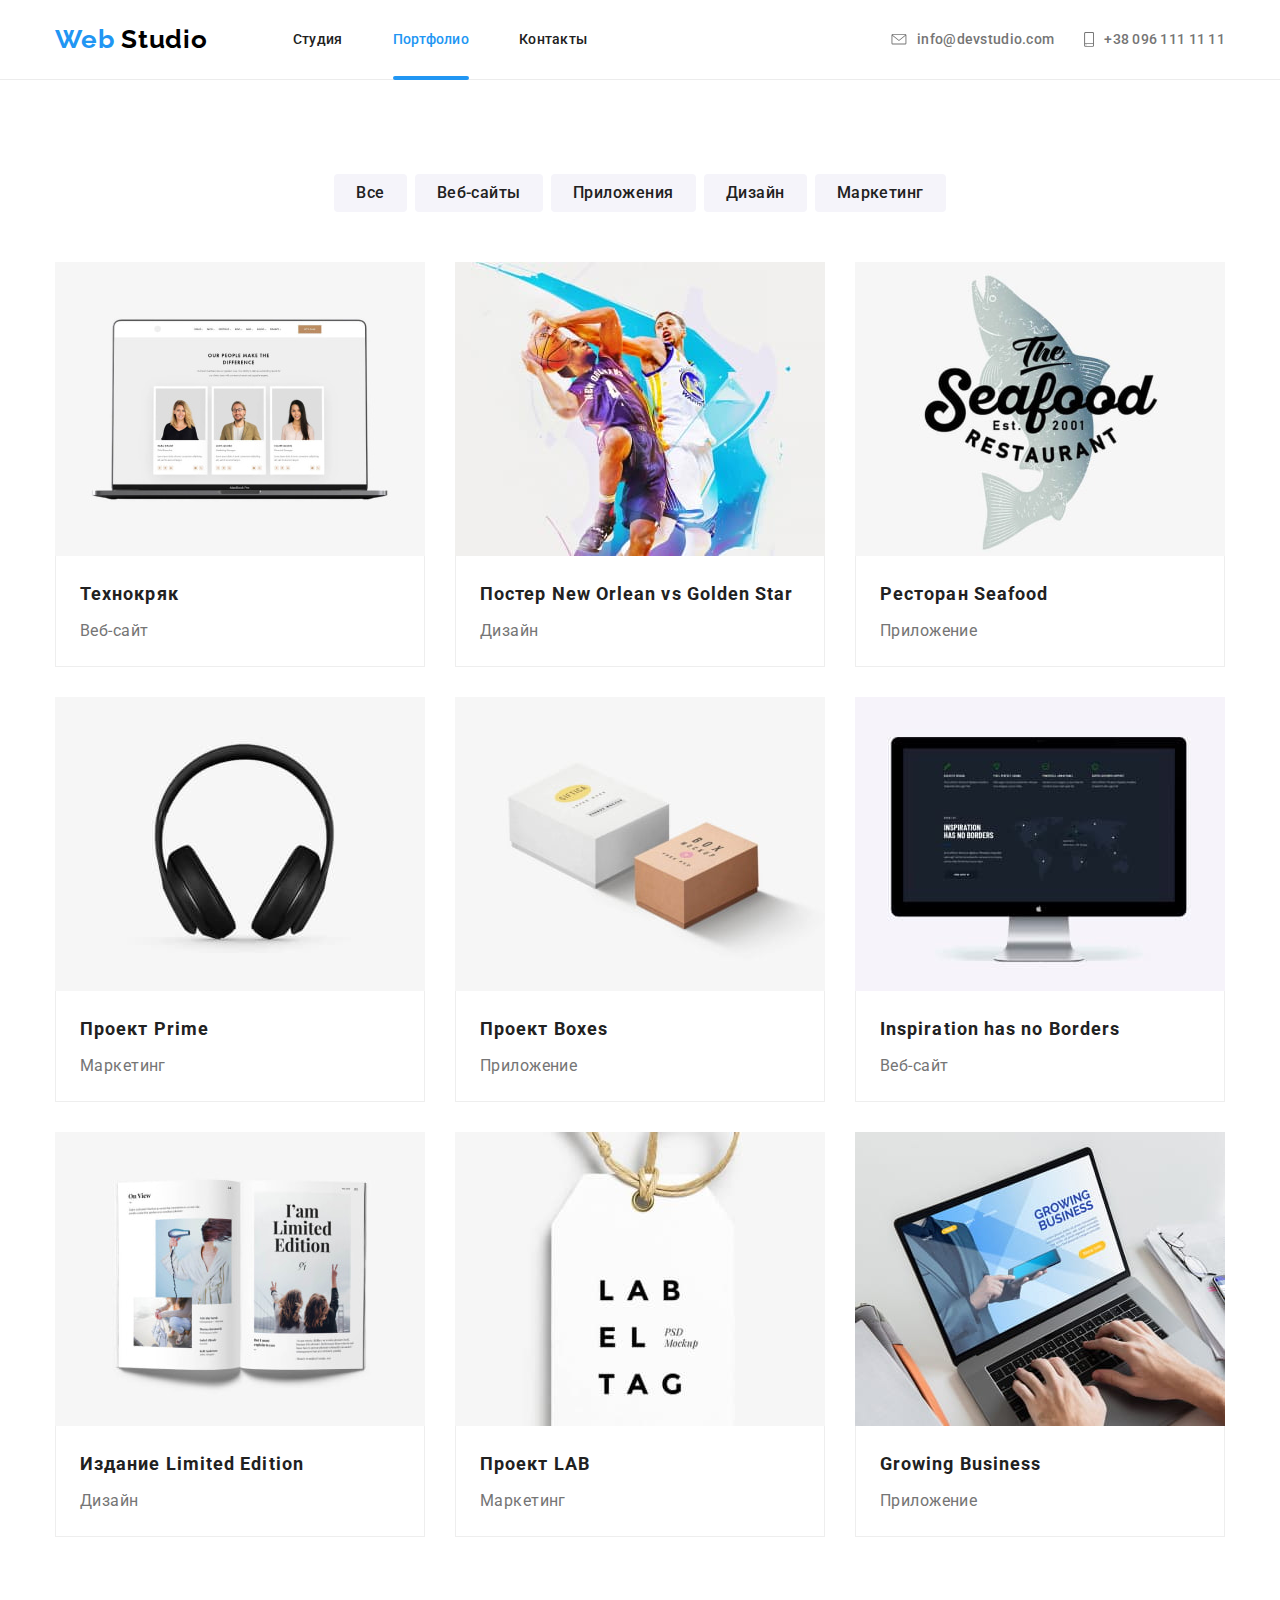
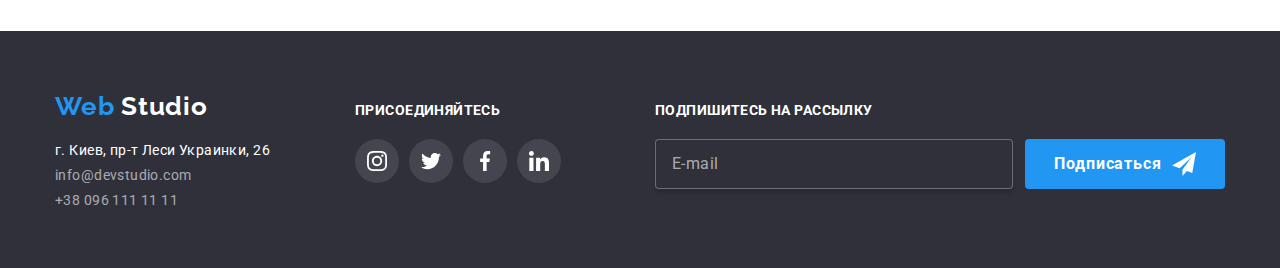
==== portfolio.html @ d86095b6 "добавляет дз 6" ====
<!DOCTYPE html>
<html lang="ru">
  <head>
    <meta charset="UTF-8" />
    <meta name="viewport" content="width=device-width, initial-scale=1.0" />
    <title>Портфолио</title>
    <link
      href="https://fonts.googleapis.com/css2?family=Raleway:wght@700&family=Roboto:wght@400;500;700;900&display=swap"
      rel="stylesheet"
    />
    <link
      rel="stylesheet"
      href="https://cdnjs.cloudflare.com/ajax/libs/modern-normalize/0.6.0/modern-normalize.min.css"
    />
    <link rel="stylesheet" href="./css/styles.css" />
  </head>
  <body>
    <!-- Шапка страницы -->
    <header class="header">
      <div class="container header__container">
        <nav class="nav">
          <a href="./index.html" class="link logo nav__logo">
            Web
            <span class="logo__text">Studio</span>
          </a>
          <ul class="list nav-list">
            <li class="nav-list__item">
              <a href="./index.html" class="link nav__link">
                Студия
              </a>
            </li>
            <li class="nav-list__item">
              <a
                href="./portfolio.html"
                class="link nav__link nav__link_current"
              >
                Портфолио
              </a>
            </li>
            <li class="nav-list__item">
              <a href="#" class="link nav__link">Контакты</a>
            </li>
          </ul>
        </nav>
        <ul class="list contacts">
          <li class="contacts__item">
            <a
              href="mailto:info@devstudio.com"
              class="link contacts__link"
              aria-label="Написать на электорнную почту info@devstudio.com"
            >
              <svg class="contacts-icon" width="16" height="11.2">
                <use href="./images/symbol-defs.svg#envelope"></use>
              </svg>
              <span class="mail">info@devstudio.com</span>
            </a>
          </li>
          <li class="contacts__item">
            <a
              href="tel:+380961111111"
              class="link contacts__link"
              aria-label="Позвонить по номеру +380961111111"
            >
              <svg class="contacts-icon" width="10" height="14.94">
                <use href="./images/symbol-defs.svg#smartphone"></use>
              </svg>
              <span class="tel">+38 096 111 11 11</span>
            </a>
          </li>
        </ul>
      </div>
    </header>
    <main class="main">
      <section class="section">
        <h1 class="section__title visually-hidden">Портфолио</h1>
        <div class="container filter">
          <button type="button" class="filter__item">Все</button>
          <button type="button" class="filter__item">Веб-сайты</button>
          <button type="button" class="filter__item">Приложения</button>
          <button type="button" class="filter__item">Дизайн</button>
          <button type="button" class="filter__item">Маркетинг</button>
        </div>
        <!-- Карточки работ -->
        <div class="container">
          <ul class="list cards">
            <li class="cards__item project">
              <a href="#" class="project__link link">
                <div class="project__wrap">
                  <img
                    src="./images/projects/tehnokryak.jpg"
                    alt="Страница сайта"
                    width="370"
                    height="294"
                  />
                  <p class="project__desc">
                    Технокряк это современная площадка распространения
                    коронавируса. Компании используют эту платформу для
                    цифрового шпионажа и атак на защищённые сервера конкурентов.
                  </p>
                </div>
                <div class="project__content">
                  <h2 class="project__title title">Технокряк</h2>
                  <p class="project__category">Веб-сайт</p>
                </div>
              </a>
            </li>
            <li class="cards__item project">
              <a href="#" class="project__link link">
                <div class="project__wrap">
                  <img
                    src="./images/projects/new-orlean.jpg"
                    alt="Постер с баскетболистами"
                    width="370"
                    height="294"
                  />
                  <p class="project__desc">
                    Технокряк это современная площадка распространения
                    коронавируса. Компании используют эту платформу для
                    цифрового шпионажа и атак на защищённые сервера конкурентов.
                  </p>
                </div>
                <div class="project__content">
                  <h2 class="project__title title">
                    Постер New Orlean vs Golden Star
                  </h2>
                  <p class="project__category">Дизайн</p>
                </div>
              </a>
            </li>
            <li class="cards__item project">
              <a href="#" class="project__link link">
                <div class="project__wrap">
                  <img
                    src="./images/projects/seafood.jpg"
                    alt="Логотип ресторана"
                    width="370"
                    height="294"
                  />
                  <p class="project__desc">
                    Технокряк это современная площадка распространения
                    коронавируса. Компании используют эту платформу для
                    цифрового шпионажа и атак на защищённые сервера конкурентов.
                  </p>
                </div>
                <div class="project__content">
                  <h2 class="project__title title">Ресторан Seafood</h2>
                  <p class="project__category">Приложение</p>
                </div>
              </a>
            </li>
            <li class="cards__item project">
              <a href="#" class="project__link link">
                <div class="project__wrap">
                  <img
                    src="./images/projects/prime.jpg"
                    alt="Наушники"
                    width="370"
                    height="294"
                  />
                  <p class="project__desc">
                    Технокряк это современная площадка распространения
                    коронавируса. Компании используют эту платформу для
                    цифрового шпионажа и атак на защищённые сервера конкурентов.
                  </p>
                </div>
                <div class="project__content">
                  <h2 class="project__title title">Проект Prime</h2>
                  <p class="project__category">Маркетинг</p>
                </div>
              </a>
            </li>
            <li class="cards__item project">
              <a href="#" class="project__link link">
                <div class="project__wrap">
                  <img
                    src="./images/projects/boxes.jpg"
                    alt="Коробки"
                    width="370"
                    height="294"
                  />
                  <p class="project__desc">
                    Технокряк это современная площадка распространения
                    коронавируса. Компании используют эту платформу для
                    цифрового шпионажа и атак на защищённые сервера конкурентов.
                  </p>
                </div>
                <div class="project__content">
                  <h2 class="project__title title">Проект Boxes</h2>
                  <p class="project__category">Приложение</p>
                </div>
              </a>
            </li>
            <li class="cards__item project">
              <a href="#" class="project__link link">
                <div class="project__wrap">
                  <img
                    src="./images/projects/inspiration.jpg"
                    alt="Монитор"
                    width="370"
                    height="294"
                  />
                  <p class="project__desc">
                    Технокряк это современная площадка распространения
                    коронавируса. Компании используют эту платформу для
                    цифрового шпионажа и атак на защищённые сервера конкурентов.
                  </p>
                </div>
                <div class="project__content">
                  <h2 class="project__title title">
                    Inspiration has no Borders
                  </h2>
                  <p class="project__category">Веб-сайт</p>
                </div>
              </a>
            </li>
            <li class="cards__item project">
              <a href="#" class="project__link link">
                <div class="project__wrap">
                  <img
                    src="./images/projects/limited-edition.jpg"
                    alt="Журнал"
                    width="370"
                    height="294"
                  />
                  <p class="project__desc">
                    Технокряк это современная площадка распространения
                    коронавируса. Компании используют эту платформу для
                    цифрового шпионажа и атак на защищённые сервера конкурентов.
                  </p>
                </div>
                <div class="project__content">
                  <h2 class="project__title title">
                    Издание Limited Edition
                  </h2>
                  <p class="project__category">Дизайн</p>
                </div>
              </a>
            </li>
            <li class="cards__item project">
              <a href="#" class="project__link link">
                <div class="project__wrap">
                  <img
                    src="./images/projects/lab.jpg"
                    alt="Бирка"
                    width="370"
                    height="294"
                  />
                  <p class="project__desc">
                    Технокряк это современная площадка распространения
                    коронавируса. Компании используют эту платформу для
                    цифрового шпионажа и атак на защищённые сервера конкурентов.
                  </p>
                </div>
                <div class="project__content">
                  <h2 class="project__title title">Проект LAB</h2>
                  <p class="project__category">Маркетинг</p>
                </div>
              </a>
            </li>
            <li class="cards__item project">
              <a href="#" class="project__link link">
                <div class="project__wrap">
                  <img
                    src="./images/projects/growing-business.jpg"
                    alt="Ноутбук"
                    width="370"
                    height="294"
                  />
                  <p class="project__desc">
                    Технокряк это современная площадка распространения
                    коронавируса. Компании используют эту платформу для
                    цифрового шпионажа и атак на защищённые сервера конкурентов.
                  </p>
                </div>
                <div class="project__content">
                  <h2 class="project__title title">Growing Business</h2>
                  <p class="project__category">Приложение</p>
                </div>
              </a>
            </li>
          </ul>
        </div>
      </section>
    </main>
    <!-- Футер -->
    <footer class="footer">
      <div class="container footer-container">
        <div class="address-block">
          <a href="./index.html" class="logo link">
            Web
            <span class="logo__text_inverse">Studio</span>
          </a>
          <address class="address">г. Киев, пр-т Леси Украинки, 26</address>
          <ul class="list contacts">
            <li class="contacts__item">
              <a
                href="mailto:info@devstudio.com"
                class="link contacts__link contacts__link_second"
                aria-label="Написать на электорнную почту info@devstudio.com"
              >
                <span class="mail">info@devstudio.com</span>
              </a>
            </li>
            <li class="contacts__item">
              <a
                href="tel:+380961111111"
                class="link contacts__link contacts__link_second"
                aria-label="Позвонить по номеру +380961111111"
              >
                <span class="tel">+38 096 111 11 11</span>
              </a>
            </li>
          </ul>
        </div>
        <div class="socials-block">
          <!-- Призыв -->
          <b class="subscribe-title">присоединяйтесь</b>
          <ul class="list socials">
            <li class="socials__item">
              <a
                href="#"
                aria-label="ссылка на Instagram"
                class="link socials__link footer-socials__link"
              >
                <svg class="socials-icon" width="20" height="20">
                  <use href="./images/symbol-defs.svg#instagram"></use>
                </svg>
              </a>
            </li>
            <li class="socials__item">
              <a
                href="#"
                aria-label="ссылка на Twitter"
                class="link socials__link footer-socials__link"
              >
                <svg class="socials-icon" width="20" height="20">
                  <use href="./images/symbol-defs.svg#twitter"></use>
                </svg>
              </a>
            </li>
            <li class="socials__item">
              <a
                href="#"
                aria-label="ссылка на Facebook"
                class="link socials__link footer-socials__link"
              >
                <svg class="socials-icon" width="20" height="20">
                  <use href="./images/symbol-defs.svg#facebook"></use>
                </svg>
              </a>
            </li>
            <li class="socials__item">
              <a
                href="#"
                aria-label="ссылка на LinkedIn"
                class="link socials__link footer-socials__link"
              >
                <svg class="socials-icon" width="20" height="20">
                  <use href="./images/symbol-defs.svg#linkedin"></use>
                </svg>
              </a>
            </li>
          </ul>
        </div>
        <div class="subscribe-block">
          <b class="subscribe-title">Подпишитесь на рассылку</b>
          <form class="subscribe-form">
            <input
              type="email"
              name="email"
              placeholder="E-mail"
              class="subscribe-form__input"
            />
            <button type="submit" class="button subscribe-form__button">
              Подписаться
              <svg class="send-icon" width="24" height="24">
                <use href="./images/symbol-defs.svg#send"></use>
              </svg>
            </button>
          </form>
        </div>
      </div>
    </footer>
  </body>
</html>
---- css/styles.css ----
/* Нормализация по задаче от ментора*/
html {
  box-sizing: border-box;
  height: 100%;
}

*,
*::before,
*::after {
  box-sizing: inherit;
}

img {
  display: block;
  max-width: 100%;
  height: auto;
}

p {
  margin-top: 0;
  margin-bottom: 0;
}

address {
  font-style: normal;
}

h1,
h2,
h3,
h4,
h5,
h6 {
  margin: 0;
  padding: 0;
}

body {
  display: flex;
  flex-direction: column;
  height: 100%;

  margin: 0;
  background-color: var(--primary-white-color);
  color: var(--primary-text-color);

  font-family: Roboto, sans-serif;
  letter-spacing: 0.03em;
  font-size: 14px;

  min-width: 320px;
  overflow-y: auto;
}

header {
  flex: 0 0 auto;
}
main {
  flex: 1 0 auto;
}
footer {
  flex: 0 0 auto;
}

.list {
  padding: 0;
  margin: 0;
  list-style: none;
}

.link {
  display: inline-block;
  text-decoration: none;
}

/* Задаю параметры для спрятанных элементов*/
.visually-hidden {
  position: absolute;
  width: 1px;
  height: 1px;
  margin: -1px;
  border: 0;
  padding: 0;
  clip: rect(0 0 0 0);
  overflow: hidden;
}

:root {
  --primary-text-color: #757575;
  --title-text-color: #212121;
  --accent-color: #2196f3;
  --primary-white-color: #ffffff;
  --secondary-bg-color: #f5f4fa;
  --footer-bg-color: #2f303a;
  --border-icon-color: #afb1b8;
}

/*Задаю всем заголовкам цвет*/
.title {
  color: var(--title-text-color);
}

/* Logo */
.logo {
  color: var(--accent-color);

  font-family: Raleway, sans-serif;
  font-weight: 700;
  font-size: 26px;
  letter-spacing: 0.03em;
  line-height: 1.2;
}

.logo__text {
  color: #000000;
}

.logo__text_inverse {
  color: var(--primary-white-color);
}

/* Контейнер для контента страниц */
.container {
  width: 1200px;
  padding-left: 15px;
  padding-right: 15px;
  margin-left: auto;
  margin-right: auto;
}

/* Header */
.header {
  border-bottom: 1px solid #ececec;
}

.header_main {
  border-bottom: 0;
}

.header__container {
  display: flex;
  padding-top: 24px;
  padding-bottom: 24px;
}

.nav,
.nav-list,
.contacts {
  display: flex;
  align-items: center;
}

.nav__logo {
  margin-right: 85px;
}

.nav-list__item {
  position: relative;
}

.nav-list__item:not(:last-child) {
  margin-right: 50px;
}

.nav__link,
.header__container .contacts__link {
  padding-bottom: 5px;
  padding-top: 5px;

  font-weight: 500;
  line-height: 1.14;
  letter-spacing: 0.02em;
  transition: color 250ms cubic-bezier(0.4, 0, 0.2, 1);
}

.nav__link {
  color: var(--title-text-color);
}

.nav__link:hover,
.nav__link:focus,
.contacts__link:hover,
.contacts__link:focus {
  color: var(--accent-color);

  transition: color 250ms cubic-bezier(0.4, 0, 0.2, 1);
}

.nav__link_current {
  color: var(--accent-color);
}

.nav__link_current::after {
  position: absolute;
  bottom: -27px;
  left: 0;
  width: 100%;
  height: 0;

  content: '';
  border: 2px solid var(--accent-color);
  border-radius: 2px;
}

.header__container .contacts {
  margin-left: auto;
}

.header__container .contacts__item:not(:last-child) {
  margin-right: 30px;
}

.contacts__link {
  display: flex;
  align-items: center;

  color: var(--primary-text-color);
}

.contacts-icon {
  margin-right: 10px;

  fill: currentColor;
}

/* Hero */
.hero {
  max-width: 1920px;
  margin-left: auto;
  margin-right: auto;
  padding-top: 200px;
  padding-bottom: 200px;

  background-color: var(--footer-bg-color);
  background-image: linear-gradient(
      rgba(47, 48, 58, 0.8),
      rgba(47, 48, 58, 0.8)
    ),
    url(../images/hero-bg.jpg);
  background-repeat: no-repeat;
  background-position: center;
  background-size: cover;
}

.hero-block {
  margin-left: auto;
  margin-right: auto;
}

.hero__title {
  margin-bottom: 30px;

  color: var(--primary-white-color);

  font-weight: 900;
  font-size: 44px;
  line-height: 1.36;
  text-align: center;
  letter-spacing: 0.06em;
  text-transform: uppercase;
}

.button {
  display: block;
  width: 200px;
  height: 50px;
  border: 0;
  border-radius: 4px;

  background-color: var(--accent-color);
  color: var(--primary-white-color);

  cursor: pointer;
  font-size: 16px;
  font-weight: 700;
  line-height: 1.87;
  text-align: center;
  letter-spacing: 0.06em;
}

.hero__button {
  margin-left: auto;
  margin-right: auto;
}

/* Секции основного контента*/
.section {
  padding-top: 94px;
  padding-bottom: 94px;
}

/* Стили для карточек секций */
.cards {
  display: flex;
  flex-wrap: wrap;
  margin: -15px -15px;
}

.cards__item {
  padding: 15px;
}

/* pack - спрячем пока полностью заголовок секции */

.pack-list__item,
.section_secondary .cards__item {
  width: calc(100% / 4);
}

.pack {
  padding-bottom: 0;
}

.pack-list__title {
  margin-bottom: 10px;

  font-weight: 700;
  font-size: 14px;
  line-height: 1.14;
  text-transform: uppercase;
}

.pack-list__text {
  font-size: 14px;
  line-height: 1.71;
}

/* Декорируем список pack иконками*/

.pack-list__item::before {
  display: block;
  content: '';
  height: 120px;
  border-radius: 4px;
  margin-bottom: 30px;

  background-color: var(--secondary-bg-color);
  background-repeat: no-repeat;
  background-position: center;
}

.pack-list__item:nth-child(1)::before {
  background-image: url(../images/svg-icons/antenna.svg);
}

.pack-list__item:nth-child(2)::before {
  background-image: url(../images/svg-icons/clock.svg);
}
.pack-list__item:nth-child(3)::before {
  background-image: url(../images/svg-icons/diagram.svg);
}
.pack-list__item:nth-child(4)::before {
  background-image: url(../images/svg-icons/astronaut.svg);
}

/* Benefits */

.section__title {
  margin-bottom: 50px;

  font-size: 36px;
  font-weight: 700;
  line-height: 1.17;
  text-align: center;
}

/* Позже сделаем эффект накладывания текста с фоном поверх картинки*/
.benefits__item,
.project {
  width: calc(100% / 3);
}

.benefits__item {
  position: relative;
}

.benefits__title {
  position: absolute;
  bottom: 15px;
  left: 15px;
  right: 15px;

  padding-top: 27px;
  padding-bottom: 27px;

  color: var(--primary-white-color);
  background-color: rgba(47, 48, 58, 0.8);

  font-size: 14px;
  line-height: 1.14;
  text-align: center;
  text-transform: uppercase;
}

/*Команда*/

.section_secondary {
  background-color: var(--secondary-bg-color);
}

.member {
  padding-bottom: 24px;
  border-bottom-left-radius: 4px;
  border-bottom-right-radius: 4px;

  background-color: var(--primary-white-color);
  box-shadow: 0px 2px 1px rgba(0, 0, 0, 0.2), 0px 1px 1px rgba(0, 0, 0, 0.14),
    0px 1px 3px rgba(0, 0, 0, 0.12);
}

.member__img {
  margin-bottom: 30px;
}

.member__name,
.member__pos {
  font-size: 16px;
  text-align: center;
}
.member__name {
  margin-bottom: 10px;
  font-weight: 500;
}
.member__pos {
  margin-bottom: 16px;
}

.socials__link {
  display: flex;
  align-items: center;
  justify-content: center;

  width: 44px;
  height: 44px;
  border-radius: 50%;

  color: var(--border-icon-color);
  transition: color 250ms cubic-bezier(0.4, 0, 0.2, 1),
    background-color 250ms cubic-bezier(0.4, 0, 0.2, 1);
}

.socials__link:hover,
.socials__link:focus {
  color: var(--primary-white-color);
  background-color: var(--accent-color);
  transition: color 250ms cubic-bezier(0.4, 0, 0.2, 1),
    background-color 250ms cubic-bezier(0.4, 0, 0.2, 1);
}

.member .socials {
  display: flex;
  justify-content: center;
}

.socials__item:not(:last-child) {
  margin-right: 10px;
}

/* Размечаем иконки соц-сетей */
.socials-icon {
  fill: currentColor;
}

/* Clients*/

.clients-link {
  display: flex;
  align-items: center;
  justify-content: center;

  width: 170px;
  height: 90px;

  border: 1px solid var(--border-icon-color);
  border-radius: 4px;

  color: var(--border-icon-color);
  transition: color 250ms cubic-bezier(0.4, 0, 0.2, 1);
}

.clients-logo {
  fill: currentColor;
}

.clients-link:hover,
.clients-link:focus {
  color: var(--accent-color);
  border: 1px solid var(--accent-color);
  transition: color 250ms cubic-bezier(0.4, 0, 0.2, 1),
    border 250ms cubic-bezier(0.4, 0, 0.2, 1);
}

/* Footer */

.footer {
  padding-top: 60px;
  padding-bottom: 60px;

  background-color: var(--footer-bg-color);
}

.footer-container {
  display: flex;
  align-items: baseline;
}

.address-block,
.socials-block {
  margin-right: 30px;
  width: calc((100% - 30px * 3) / 4);
}

.address {
  margin-top: 20px;
  margin-bottom: 9px;
  color: var(--primary-white-color);
  font-weight: 400;
}

.contacts__link_second {
  color: rgba(255, 255, 255, 0.6);
  transition: color 250ms cubic-bezier(0.4, 0, 0.2, 1);
}

.address-block .contacts {
  flex-direction: column;
  align-items: flex-start;
}

.address-block .contacts__item:not(:last-child) {
  margin-bottom: 9px;
}

.subscribe-title {
  display: block;
  margin-bottom: 20px;

  color: var(--primary-white-color);

  line-height: 1.14;
  text-transform: uppercase;
}

.socials {
  display: flex;
}

.footer-socials__link {
  color: var(--primary-white-color);
  background-color: rgba(255, 255, 255, 0.1);
  transition: background-color 250ms cubic-bezier(0.4, 0, 0.2, 1);
}

.subscribe-block {
  /* width: calc(100% / 2); */
  margin-right: auto;
}

.subscribe-form {
  display: flex;
}

.subscribe-form__input {
  width: 358px;
  height: 50px;
  padding: 15px 16px;
  margin-right: 12px;

  font-size: 16px;
  line-height: 1.25;
  letter-spacing: 0.03em;

  color: var(--primary-white-color);
  background-color: var(--footer-bg-color);

  border: 1px solid rgba(255, 255, 255, 0.3);
  border-radius: 4px;
  box-shadow: 0px 4px 4px rgba(0, 0, 0, 0.15);
}

.subscribe-form__input::placeholder {
  font-family: Roboto, sans-serif;
  font-weight: 400;
  font-size: 16px;
  line-height: 1.25;
  letter-spacing: 0.03em;

  color: rgba(255, 255, 255, 0.6);
}

.subscribe-form__button {
  display: flex;
  justify-content: center;
  align-items: center;
}

.send-icon {
  margin-left: 10px;
  fill: currentColor;
}

/*POP UP*/
.backdrop {
  position: fixed;
  display: flex;
  align-items: center;
  justify-content: center;
  width: 100%;
  height: 100%;
  background-color: rgba(0, 0, 0, 0.2);

  opacity: 1;

  transition: transform 250ms ease-in, opacity 250ms ease-in,
    visibility 250ms ease-in;
}

.is-hidden {
  opacity: 0;
  visibility: hidden;
  pointer-events: none;

  transform: scale(0, 0);

  transition: transform 250ms ease-in-out, opacity 250ms ease-in-out,
    visibility 250ms ease-in-out;
}

.modal {
  position: relative;
  width: 528px;
  padding: 40px;
  background-color: var(--primary-white-color);
  box-shadow: 0px 2px 1px rgba(0, 0, 0, 0.2), 0px 1px 1px rgba(0, 0, 0, 0.14),
    0px 1px 3px rgba(0, 0, 0, 0.12);
  border-radius: 4px;
}

.close {
  position: absolute;
  right: 8px;
  top: 8px;

  display: flex;
  align-items: center;
  justify-content: center;
  width: 30px;
  height: 30px;
  cursor: pointer;
  border: 1px solid rgba(0, 0, 0, 0.1);
  border-radius: 50%;
  background-color: var(--primary-white-color);
}

.close__icon {
  fill: #000000;
}

.close:hover .close__icon,
.close:focus .close__icon {
  fill: var(--accent-color);
  transition: fill 250ms cubic-bezier(0.4, 0, 0.2, 1);
}

.modal__title {
  margin-bottom: 30px;

  font-weight: 700;
  font-size: 20px;
  text-align: center;
  color: var(--title-text-color);
  transition: color 250ms cubic-bezier(0.4, 0, 0.2, 1);
}

.input-wrap,
.comment-wrap {
  position: relative;
}

.input-wrap {
  margin-bottom: 28px;
}

.label__icon {
  position: absolute;
  top: 11px;
  left: 16px;
  fill: var (var(--title-text-color));
  transition: fill 250ms cubic-bezier(0.4, 0, 0.2, 1);
}

.label__text {
  position: absolute;
  top: 12px;
  left: 42px;
  transition: top 250ms cubic-bezier(0.4, 0, 0.2, 1),
    left 250ms cubic-bezier(0.4, 0, 0.2, 1);
}

.input {
  height: 40px;
  width: 100%;
  padding: 12px 42px;

  border: 1px solid rgba(33, 33, 33, 0.2);
  border-radius: 4px;
}

.input:hover,
.input:focus,
.comment:hover,
.comment:focus {
  border: 1px solid var(--accent-color);
  outline-color: var(--accent-color);
  transition: border 250ms cubic-bezier(0.4, 0, 0.2, 1),
    outline-color 250ms cubic-bezier(0.4, 0, 0.2, 1);
}

.label:focus-within,
.input:hover ~ .label__icon,
.input:hover ~ .label__text,
.comment:hover + .label__text,
.comment:focus + .label__text {
  color: var(--accent-color);
  fill: var(--accent-color);
  transition: color 250ms cubic-bezier(0.4, 0, 0.2, 1),
    fill 250ms cubic-bezier(0.4, 0, 0.2, 1);
}

.input:hover ~ .label__text,
.input:focus ~ .label__text,
.input:not(:placeholder-shown) ~ .label__text {
  top: -18px;
  left: 16px;
  transition: top 250ms cubic-bezier(0.4, 0, 0.2, 1),
    left 250ms cubic-bezier(0.4, 0, 0.2, 1);
}

.comment-wrap {
  margin-bottom: 20px;
}

.comment {
  height: 120px;
  width: 100%;
  padding: 12px 16px;

  border: 1px solid rgba(33, 33, 33, 0.2);
  border-radius: 4px;
}

.comment + .label__text {
  top: 12px;
  left: 16px;
}

.comment:hover + .label__text,
.comment:focus + .label__text,
.comment:not(:placeholder-shown) + .label__text {
  top: -18px;
  transition: top 250ms cubic-bezier(0.4, 0, 0.2, 1);
}

.policy-link {
  color: var(--accent-color);
  text-decoration: underline;
}

.label-checkbox {
  display: inline-block;
  margin-bottom: 30px;
  cursor: pointer;
}

.checkbox {
  appearance: none;
  -webkit-appearance: none;
  -moz-appearance: none;
  position: absolute;
}

.label-checkbox::before {
  content: ' ';
  display: inline-block;
  vertical-align: text-top;
  width: 16px;
  height: 15px;

  background-image: url(../images/svg-icons/off.svg);
  background-size: contain;
  background-origin: content-box;
}

.checkbox:focus + .label-checkbox::before {
  content: ' ';
  display: inline-block;
  vertical-align: text-top;
  width: 16px;
  height: 15px;

  background-image: url(../images/svg-icons/off.svg);
  background-size: contain;
  background-origin: content-box;
  outline: 2px solid var(--accent-color);
}

.checkbox:checked + .label-checkbox::before,
.checkbox:checked:focus + .label-checkbox::before {
  content: ' ';
  display: inline-block;
  vertical-align: text-top;
  width: 16px;
  height: 15px;

  background-image: url(../images/svg-icons/on.svg);
  background-size: contain;
  background-origin: content-box;
  outline: 0;
}

.submit-btn {
  margin-left: auto;
  margin-right: auto;
  box-shadow: 0px 2px 1px rgba(0, 0, 0, 0.2), 0px 1px 1px rgba(0, 0, 0, 0.14),
    0px 1px 3px rgba(0, 0, 0, 0.12);
}

/*Portfolio*/
.filter {
  display: flex;
  justify-content: center;
  margin-bottom: 50px;
}

.filter__item {
  padding: 6px 22px;
  border: 0;
  border-radius: 4px;

  background-color: var(--secondary-bg-color);
  color: var(--title-text-color);
  transition: color 250ms cubic-bezier(0.4, 0, 0.2, 1),
    background-color 250ms cubic-bezier(0.4, 0, 0.2, 1),
    box-shadow 250ms cubic-bezier(0.4, 0, 0.2, 1);

  font-family: Roboto, sans-serif;
  font-weight: 500;
  font-size: 16px;
  line-height: 1.62;
  letter-spacing: 0.03em;
  text-align: center;
}

.filter__item:hover,
.filter__item:focus {
  background-color: var(--accent-color);
  color: var(--primary-white-color);
  cursor: pointer;
  box-shadow: 0px 2px 2px rgba(0, 0, 0, 0.12), 0px 1px 2px rgba(0, 0, 0, 0.08),
    0px 3px 1px rgba(0, 0, 0, 0.1);

  transition: color 250ms cubic-bezier(0.4, 0, 0.2, 1),
    background-color 250ms cubic-bezier(0.4, 0, 0.2, 1),
    box-shadow 250ms cubic-bezier(0.4, 0, 0.2, 1);
}

.filter__item:not(:last-child) {
  margin-right: 8px;
}

/* Оформление списка карточек*/
.project__link {
  transition: box-shadow 250ms cubic-bezier(0.4, 0, 0.2, 1);
}

.project__link:hover,
.project__link:focus {
  box-shadow: 1px 4px 6px rgba(0, 0, 0, 0.16), 0px 4px 4px rgba(0, 0, 0, 0.06),
    0px 1px 1px rgba(0, 0, 0, 0.12);
  transition: box-shadow 250ms cubic-bezier(0.4, 0, 0.2, 1);
}

.project__content {
  padding-top: 20px;
  padding-bottom: 20px;
  padding-right: 24px;
  padding-left: 24px;

  border-bottom: 1px solid #eeeeee;
  border-left: 1px solid #eeeeee;
  border-right: 1px solid #eeeeee;
}

.project__title {
  margin-bottom: 4px;

  font-size: 18px;
  line-height: 2;
  letter-spacing: 0.06em;
}

.project__category {
  color: var(--primary-text-color);
  font-size: 16px;
  line-height: 1.87;
}

.project__wrap {
  position: relative;
  overflow: hidden;
}

.project__desc {
  position: absolute;
  transform: translateY(0);
  width: 100%;
  height: 100%;
  display: flex;
  align-items: center;
  padding: 24px;

  background-color: rgba(33, 150, 243, 0.9);
  color: var(--primary-white-color);

  font-size: 18px;
  line-height: 1.56;

  transition: transform 250ms cubic-bezier(0.4, 0, 0.2, 1);
}

.project__link:hover .project__desc,
.project__link:focus .project__desc {
  transform: translateY(-100%);
  transition: transform 250ms cubic-bezier(0.4, 0, 0.2, 1);
}
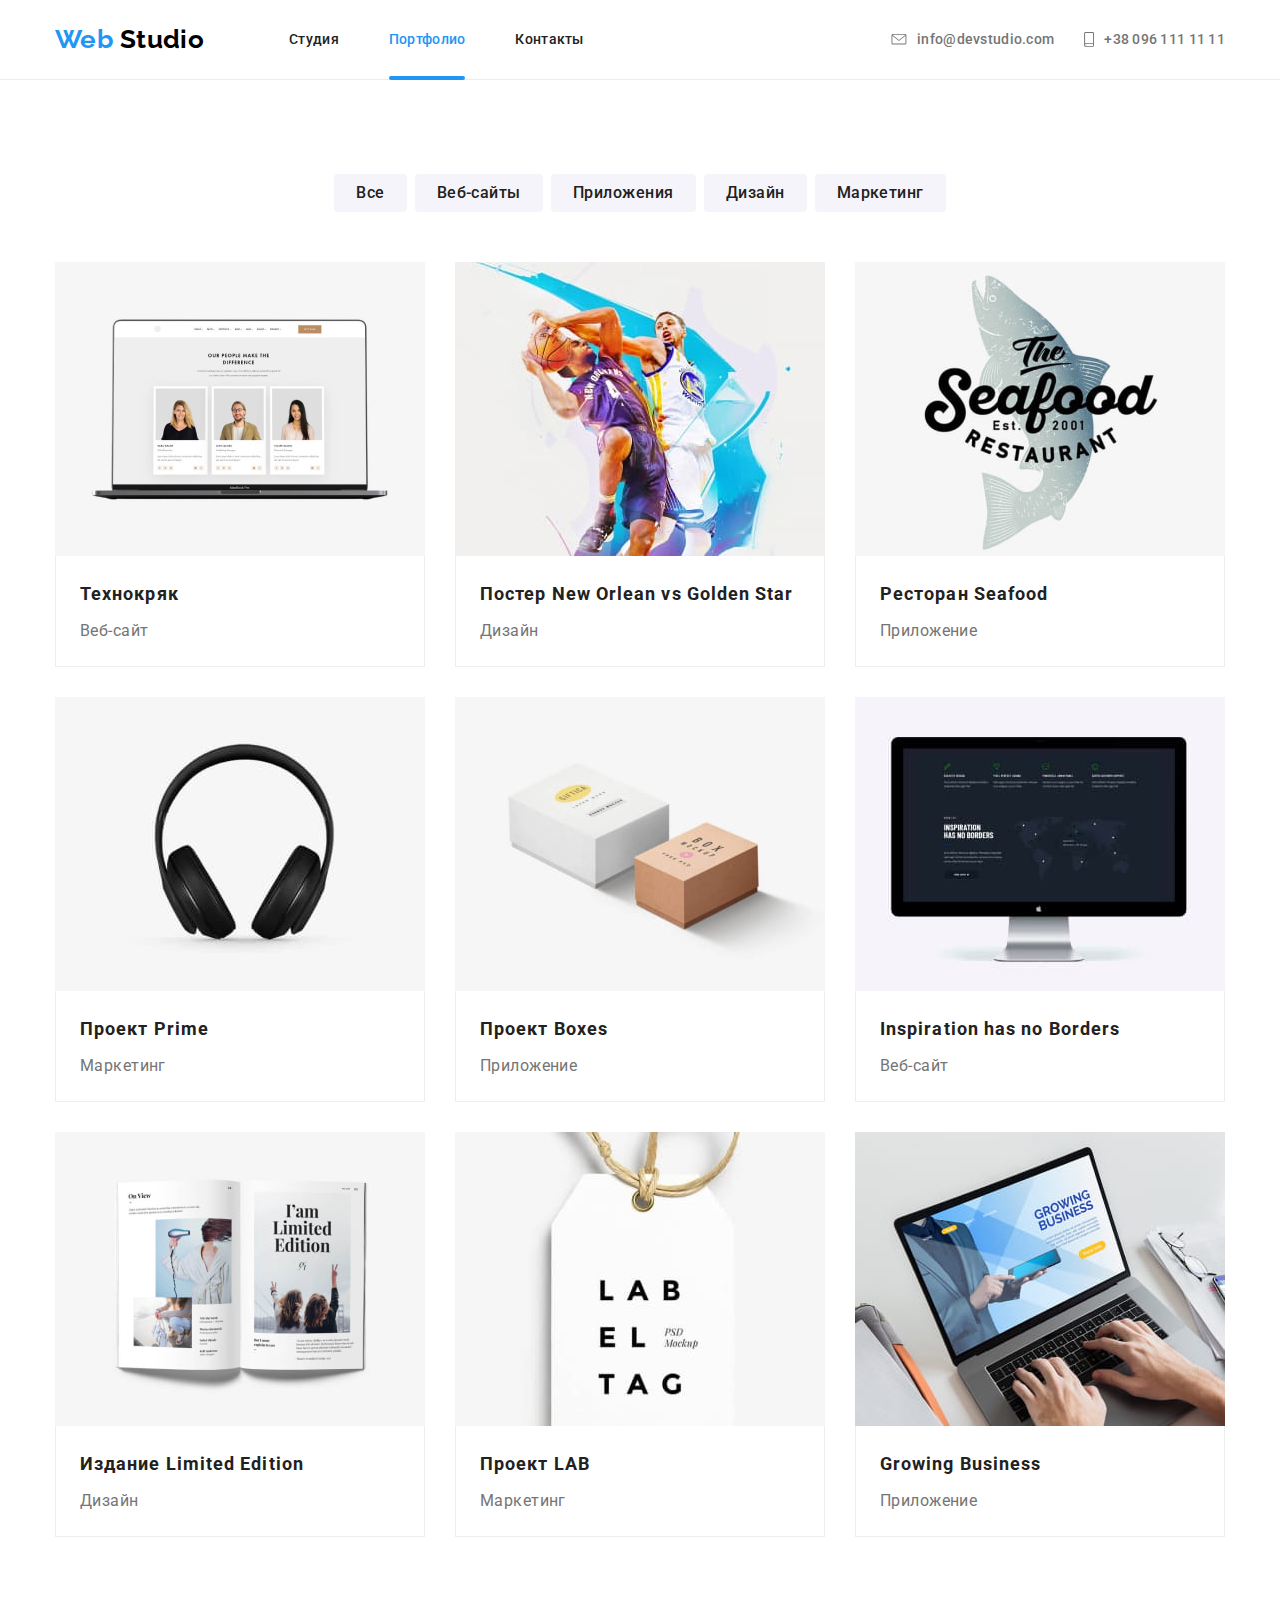
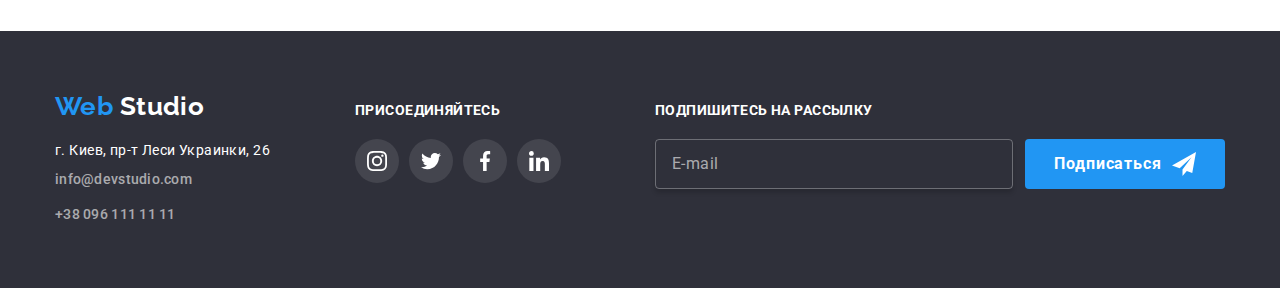
==== commit abf4c47b: "added sass" ====
--- a/portfolio.html
+++ b/portfolio.html
@@ -12,7 +12,7 @@
       rel="stylesheet"
       href="https://cdnjs.cloudflare.com/ajax/libs/modern-normalize/0.6.0/modern-normalize.min.css"
     />
-    <link rel="stylesheet" href="./css/styles.css" />
+    <link rel="stylesheet" href="./css/main.min.css" />
   </head>
   <body>
     <!-- Шапка страницы -->
--- a/css/main.min.css
+++ b/css/main.min.css
@@ -0,0 +1,2 @@
+html{-webkit-box-sizing:border-box;box-sizing:border-box;height:100%}*,*::before,*::after{-webkit-box-sizing:inherit;box-sizing:inherit}img{display:block;max-width:100%;height:auto}p{margin-top:0;margin-bottom:0}address{font-style:normal}h1,h2,h3,h4,h5,h6{margin:0;padding:0}body{display:-webkit-box;display:-ms-flexbox;display:flex;-webkit-box-orient:vertical;-webkit-box-direction:normal;-ms-flex-direction:column;flex-direction:column;height:100%;margin:0;background-color:#fff;color:#757575;font-family:Roboto,sans-serif;letter-spacing:0.03em;font-size:14px;min-width:320px;overflow-y:auto}header,footer{-webkit-box-flex:0;-ms-flex:0 0 auto;flex:0 0 auto}main{-webkit-box-flex:1;-ms-flex:1 0 auto;flex:1 0 auto}.list{padding:0;margin:0;list-style:none}.link{display:inline-block;text-decoration:none}.title{color:#212121}.visually-hidden{position:absolute;width:1px;height:1px;margin:-1px;border:0;padding:0;clip:rect(0 0 0 0);overflow:hidden}.is-hidden{opacity:0;visibility:hidden;pointer-events:none}.contacts,.contacts__link,.nav,.nav-list,.nav__link,.socials__link{display:-webkit-box;display:-ms-flexbox;display:flex;-webkit-box-align:center;-ms-flex-align:center;align-items:center}.hero,.hero-block,.hero__button{margin-left:auto;margin-right:auto}.logo{color:#2196f3;font-family:Raleway,sans-serif;font-weight:700;font-size:26px;line-height:1.2}.logo__text{color:#000}.logo__text_inverse{color:#fff}.nav__logo{margin-right:85px}.container{width:1200px;padding-left:15px;padding-right:15px;margin-left:auto;margin-right:auto}.header{border-bottom:1px solid #ececec}.header_main{border-bottom:0}.header__container{display:-webkit-box;display:-ms-flexbox;display:flex;padding-top:24px;padding-bottom:24px}.header__container .contacts{margin-left:auto}.header__container .contacts__item:not(:last-child){margin-right:30px}.contacts__link,.nav__link{padding-bottom:5px;padding-top:5px;font-weight:500;line-height:1.14;letter-spacing:0.02em;-webkit-transition:color 250ms cubic-bezier(0.4, 0, 0.2, 1);transition:color 250ms cubic-bezier(0.4, 0, 0.2, 1)}.contacts__link{color:#757575}.contacts__link:hover,.contacts__link:focus{color:#2196f3}.contacts-icon{margin-right:10px;fill:currentColor}.nav-list__item{position:relative}.nav-list__item:not(:last-child){margin-right:50px}.nav__link{color:#212121}.nav__link:hover,.nav__link:focus{color:#2196f3}.nav__link_current::after{content:'';position:absolute;bottom:-27px;left:0;width:100%;height:0;border:2px solid #2196f3;border-radius:2px}.nav__link_current{color:#2196f3}.hero{max-width:1920px;padding-top:200px;padding-bottom:200px;background-color:#2f303a;background-image:-webkit-gradient(linear, left top, left bottom, from(rgba(47,48,58,0.8)), to(rgba(47,48,58,0.8))),url(../images/hero-bg.jpg);background-image:linear-gradient(rgba(47,48,58,0.8), rgba(47,48,58,0.8)),url(../images/hero-bg.jpg);background-repeat:no-repeat;background-position:center;background-size:cover}.hero__title{margin-bottom:30px;color:#fff;font-weight:900;font-size:44px;line-height:1.36;text-align:center;letter-spacing:0.06em;text-transform:uppercase}.button{display:block;width:200px;height:50px;border:0;border-radius:4px;background-color:#2196f3;color:#fff;cursor:pointer;font-size:16px;font-weight:700;line-height:1.87;text-align:center;letter-spacing:0.06em}.section{padding-top:94px;padding-bottom:94px}.section__title{margin-bottom:50px;font-size:36px;font-weight:700;line-height:1.17;text-align:center}.section_secondary{background-color:#f5f4fa}.cards{display:-webkit-box;display:-ms-flexbox;display:flex;-ms-flex-wrap:wrap;flex-wrap:wrap;margin:-15px -15px}.cards__item{padding:15px}.pack{padding-bottom:0}.pack-list__item{width:25%}.pack-list__title{margin-bottom:10px;font-weight:700;font-size:14px;line-height:1.14;text-transform:uppercase}.pack-list__text{font-size:14px;line-height:1.71}.pack-list__item::before{display:block;content:'';height:120px;border-radius:4px;margin-bottom:30px;background-color:var(--secondary-bg-color);background-repeat:no-repeat;background-position:center}.pack-list__item:nth-child(1)::before{background-image:url(../images/svg-icons/antenna.svg)}.pack-list__item:nth-child(2)::before{background-image:url(../images/svg-icons/clock.svg)}.pack-list__item:nth-child(3)::before{background-image:url(../images/svg-icons/diagram.svg)}.pack-list__item:nth-child(4)::before{background-image:url(../images/svg-icons/astronaut.svg)}.benefits__item{width:calc(100% / 3);position:relative}.benefits__title{position:absolute;bottom:15px;left:15px;right:15px;padding-top:27px;padding-bottom:27px;color:#fff;background-color:rgba(47,48,58,0.8);font-size:14px;line-height:1.14;text-align:center;text-transform:uppercase}.member{padding-bottom:24px;border-bottom-left-radius:4px;border-bottom-right-radius:4px;background-color:#fff;-webkit-box-shadow:0px 2px 1px rgba(0,0,0,0.2),0px 1px 1px rgba(0,0,0,0.14),0px 1px 3px rgba(0,0,0,0.12);box-shadow:0px 2px 1px rgba(0,0,0,0.2),0px 1px 1px rgba(0,0,0,0.14),0px 1px 3px rgba(0,0,0,0.12)}.member__img{margin-bottom:30px}.member__name,.member__pos{font-size:16px;text-align:center}.member__name{margin-bottom:10px;font-weight:500}.member__pos{margin-bottom:16px}.socials{display:-webkit-box;display:-ms-flexbox;display:flex}.socials__item:not(:last-child){margin-right:10px}.socials-icon{fill:currentColor}.socials__link{-webkit-box-pack:center;-ms-flex-pack:center;justify-content:center;width:44px;height:44px;border-radius:50%;color:#afb1b8;-webkit-transition:color 250ms cubic-bezier(0.4, 0, 0.2, 1),background-color 250ms cubic-bezier(0.4, 0, 0.2, 1);transition:color 250ms cubic-bezier(0.4, 0, 0.2, 1),background-color 250ms cubic-bezier(0.4, 0, 0.2, 1)}.socials__link:hover,.socials__link:focus{color:#fff;background-color:#2196f3}.member .socials{-webkit-box-pack:center;-ms-flex-pack:center;justify-content:center}.footer-socials__link{color:#fff;background-color:rgba(255,255,255,0.1);-webkit-transition:background-color 250ms cubic-bezier(0.4, 0, 0.2, 1);transition:background-color 250ms cubic-bezier(0.4, 0, 0.2, 1)}.clients-link{display:-webkit-box;display:-ms-flexbox;display:flex;-webkit-box-align:center;-ms-flex-align:center;align-items:center;-webkit-box-pack:center;-ms-flex-pack:center;justify-content:center;width:170px;height:90px;border:1px solid #afb1b8;border-radius:4px;color:#afb1b8;-webkit-transition:color 250ms cubic-bezier(0.4, 0, 0.2, 1);transition:color 250ms cubic-bezier(0.4, 0, 0.2, 1)}.clients-link:hover,.clients-link:focus{color:#2196f3;border:1px solid #2196f3}.clients-logo{fill:currentColor}.footer{padding-top:60px;padding-bottom:60px;background-color:#2f303a}.footer-container{display:-webkit-box;display:-ms-flexbox;display:flex;-webkit-box-align:baseline;-ms-flex-align:baseline;align-items:baseline}.footer .address-block,.socials-block{margin-right:30px;width:270px}.address{margin-top:20px;margin-bottom:9px;color:#fff;font-weight:400}.contacts__link_second{color:rgba(255,255,255,0.6);-webkit-transition:color 250ms cubic-bezier(0.4, 0, 0.2, 1);transition:color 250ms cubic-bezier(0.4, 0, 0.2, 1)}.contacts__link_second:hover,.contacts__link_second:focus{color:#2196f3}.address-block .contacts{-webkit-box-orient:vertical;-webkit-box-direction:normal;-ms-flex-direction:column;flex-direction:column;-webkit-box-align:start;-ms-flex-align:start;align-items:flex-start}.address-block .contacts__item:not(:last-child){margin-bottom:9px}.subscribe-title{display:block;margin-bottom:20px;color:#fff;line-height:1.14;text-transform:uppercase}.subscribe-block{margin-right:auto}.subscribe-form{display:-webkit-box;display:-ms-flexbox;display:flex}.subscribe-form__input{width:358px;height:50px;padding:15px 16px;margin-right:12px;font-size:16px;line-height:1.25;letter-spacing:0.03em;color:#fff;background-color:var(--footer-bg-color);border:1px solid rgba(255,255,255,0.3);border-radius:4px;-webkit-box-shadow:0px 4px 4px rgba(0,0,0,0.15);box-shadow:0px 4px 4px rgba(0,0,0,0.15)}.subscribe-form__input::-webkit-input-placeholder{font-family:Roboto, sans-serif;font-weight:400;font-size:16px;line-height:1.25;letter-spacing:0.03em;color:rgba(255,255,255,0.6)}.subscribe-form__input:-ms-input-placeholder{font-family:Roboto, sans-serif;font-weight:400;font-size:16px;line-height:1.25;letter-spacing:0.03em;color:rgba(255,255,255,0.6)}.subscribe-form__input::-ms-input-placeholder{font-family:Roboto, sans-serif;font-weight:400;font-size:16px;line-height:1.25;letter-spacing:0.03em;color:rgba(255,255,255,0.6)}.subscribe-form__input::placeholder{font-family:Roboto, sans-serif;font-weight:400;font-size:16px;line-height:1.25;letter-spacing:0.03em;color:rgba(255,255,255,0.6)}.subscribe-form__button{display:-webkit-box;display:-ms-flexbox;display:flex;-webkit-box-pack:center;-ms-flex-pack:center;justify-content:center;-webkit-box-align:center;-ms-flex-align:center;align-items:center}.send-icon{margin-left:10px;fill:currentColor}.backdrop{position:fixed;display:-webkit-box;display:-ms-flexbox;display:flex;width:100%;height:100%;background-color:rgba(0,0,0,0.2);opacity:1;-webkit-transition:opacity 500ms cubic-bezier(0.4, 0, 0.2, 1),visibility 250ms cubic-bezier(0.4, 0, 0.2, 1);transition:opacity 500ms cubic-bezier(0.4, 0, 0.2, 1),visibility 250ms cubic-bezier(0.4, 0, 0.2, 1)}.is-hidden .modal{-webkit-transform:scale(0, 0);transform:scale(0, 0)}.modal{position:relative;margin:auto;width:528px;padding:40px;background-color:#fff;-webkit-box-shadow:0px 2px 1px rgba(0,0,0,0.2),0px 1px 1px rgba(0,0,0,0.14),0px 1px 3px rgba(0,0,0,0.12);box-shadow:0px 2px 1px rgba(0,0,0,0.2),0px 1px 1px rgba(0,0,0,0.14),0px 1px 3px rgba(0,0,0,0.12);border-radius:4px;-webkit-transition:-webkit-transform 250ms cubic-bezier(0.4, 0, 0.2, 1);transition:-webkit-transform 250ms cubic-bezier(0.4, 0, 0.2, 1);transition:transform 250ms cubic-bezier(0.4, 0, 0.2, 1);transition:transform 250ms cubic-bezier(0.4, 0, 0.2, 1), -webkit-transform 250ms cubic-bezier(0.4, 0, 0.2, 1)}.close{position:absolute;right:8px;top:8px;display:-webkit-box;display:-ms-flexbox;display:flex;-webkit-box-align:center;-ms-flex-align:center;align-items:center;-webkit-box-pack:center;-ms-flex-pack:center;justify-content:center;width:30px;height:30px;cursor:pointer;border:1px solid rgba(0,0,0,0.1);border-radius:50%;background-color:#fff}.close__icon{fill:#000000}.close:hover .close__icon,.close:focus .close__icon{fill:#2196f3;-webkit-transition:fill 250ms cubic-bezier(0.4, 0, 0.2, 1);transition:fill 250ms cubic-bezier(0.4, 0, 0.2, 1)}.modal__title{margin-bottom:30px;font-weight:700;font-size:20px;text-align:center;color:#212121;-webkit-transition:color 250ms cubic-bezier(0.4, 0, 0.2, 1);transition:color 250ms cubic-bezier(0.4, 0, 0.2, 1)}.input-wrap,.comment-wrap{position:relative}.input-wrap{margin-bottom:28px}.label{display:block}.label__icon{position:absolute;top:11px;left:16px;fill:#212121;-webkit-transition:fill 250ms cubic-bezier(0.4, 0, 0.2, 1);transition:fill 250ms cubic-bezier(0.4, 0, 0.2, 1)}.label__text{position:absolute;top:12px;left:42px;-webkit-transition:top 250ms cubic-bezier(0.4, 0, 0.2, 1),left 250ms cubic-bezier(0.4, 0, 0.2, 1);transition:top 250ms cubic-bezier(0.4, 0, 0.2, 1),left 250ms cubic-bezier(0.4, 0, 0.2, 1)}.input{height:40px;width:100%;padding:12px 42px;border:1px solid rgba(33,33,33,0.2);border-radius:4px}.input:hover,.input:focus,.comment:hover,.comment:focus{border:1px solid #2196f3;outline-color:#2196f3;-webkit-transition:border 250ms cubic-bezier(0.4, 0, 0.2, 1),outline-color 250ms cubic-bezier(0.4, 0, 0.2, 1);transition:border 250ms cubic-bezier(0.4, 0, 0.2, 1),outline-color 250ms cubic-bezier(0.4, 0, 0.2, 1)}.label:focus-within,.input:hover ~ .label__icon,.input:hover ~ .label__text,.comment:hover+.label__text,.comment:focus+.label__text{color:#2196f3;fill:#2196f3;-webkit-transition:color 250ms cubic-bezier(0.4, 0, 0.2, 1),fill 250ms cubic-bezier(0.4, 0, 0.2, 1);transition:color 250ms cubic-bezier(0.4, 0, 0.2, 1),fill 250ms cubic-bezier(0.4, 0, 0.2, 1)}.input:hover ~ .label__text,.input:focus ~ .label__text,.input:not(:placeholder-shown) ~ .label__text{top:-18px;left:16px;-webkit-transition:top 250ms cubic-bezier(0.4, 0, 0.2, 1),left 250ms cubic-bezier(0.4, 0, 0.2, 1);transition:top 250ms cubic-bezier(0.4, 0, 0.2, 1),left 250ms cubic-bezier(0.4, 0, 0.2, 1)}.comment-wrap{margin-bottom:20px}.comment{height:120px;width:100%;padding:12px 16px;border:1px solid rgba(33,33,33,0.2);border-radius:4px}.comment+.label__text{top:12px;left:16px}.comment:hover+.label__text,.comment:focus+.label__text,.comment:not(:placeholder-shown)+.label__text{top:-18px;-webkit-transition:top 250ms cubic-bezier(0.4, 0, 0.2, 1);transition:top 250ms cubic-bezier(0.4, 0, 0.2, 1)}.policy-link{color:#2196f3;text-decoration:underline}.label-checkbox{display:inline-block;margin-bottom:30px;cursor:pointer}.checkbox{appearance:none;-webkit-appearance:none;-moz-appearance:none;position:absolute}.label-checkbox::before{content:' ';display:inline-block;vertical-align:text-top;width:16px;height:15px;background-image:url(../images/svg-icons/off.svg),url(../images/svg-icons/on.svg);background-size:contain, 0;background-origin:content-box}.checkbox:focus+.label-checkbox::before{outline:2px solid #2196f3}.checkbox:checked+.label-checkbox::before,.checkbox:checked:focus+.label-checkbox::before{background-size:0, contain;outline:0}.submit-btn{margin-left:auto;margin-right:auto;-webkit-box-shadow:0px 2px 1px rgba(0,0,0,0.2),0px 1px 1px rgba(0,0,0,0.14),0px 1px 3px rgba(0,0,0,0.12);box-shadow:0px 2px 1px rgba(0,0,0,0.2),0px 1px 1px rgba(0,0,0,0.14),0px 1px 3px rgba(0,0,0,0.12)}.filter{display:-webkit-box;display:-ms-flexbox;display:flex;-webkit-box-pack:center;-ms-flex-pack:center;justify-content:center;margin-bottom:50px}.filter__item{padding:6px 22px;border:0;border-radius:4px;background-color:#f5f4fa;color:#212121;-webkit-transition:color 250ms cubic-bezier(0.4, 0, 0.2, 1),background-color 250ms cubic-bezier(0.4, 0, 0.2, 1),-webkit-box-shadow 250ms cubic-bezier(0.4, 0, 0.2, 1);transition:color 250ms cubic-bezier(0.4, 0, 0.2, 1),background-color 250ms cubic-bezier(0.4, 0, 0.2, 1),-webkit-box-shadow 250ms cubic-bezier(0.4, 0, 0.2, 1);transition:color 250ms cubic-bezier(0.4, 0, 0.2, 1),background-color 250ms cubic-bezier(0.4, 0, 0.2, 1),box-shadow 250ms cubic-bezier(0.4, 0, 0.2, 1);transition:color 250ms cubic-bezier(0.4, 0, 0.2, 1),background-color 250ms cubic-bezier(0.4, 0, 0.2, 1),box-shadow 250ms cubic-bezier(0.4, 0, 0.2, 1),-webkit-box-shadow 250ms cubic-bezier(0.4, 0, 0.2, 1);font-family:Roboto, sans-serif;font-weight:500;font-size:16px;line-height:1.62;letter-spacing:0.03em;text-align:center}.filter__item:hover,.filter__item:focus{background-color:#2196f3;color:#fff;cursor:pointer;-webkit-box-shadow:0px 2px 2px rgba(0,0,0,0.12),0px 1px 2px rgba(0,0,0,0.08),0px 3px 1px rgba(0,0,0,0.1);box-shadow:0px 2px 2px rgba(0,0,0,0.12),0px 1px 2px rgba(0,0,0,0.08),0px 3px 1px rgba(0,0,0,0.1);-webkit-transition:color 250ms cubic-bezier(0.4, 0, 0.2, 1),background-color 250ms cubic-bezier(0.4, 0, 0.2, 1),-webkit-box-shadow 250ms cubic-bezier(0.4, 0, 0.2, 1);transition:color 250ms cubic-bezier(0.4, 0, 0.2, 1),background-color 250ms cubic-bezier(0.4, 0, 0.2, 1),-webkit-box-shadow 250ms cubic-bezier(0.4, 0, 0.2, 1);transition:color 250ms cubic-bezier(0.4, 0, 0.2, 1),background-color 250ms cubic-bezier(0.4, 0, 0.2, 1),box-shadow 250ms cubic-bezier(0.4, 0, 0.2, 1);transition:color 250ms cubic-bezier(0.4, 0, 0.2, 1),background-color 250ms cubic-bezier(0.4, 0, 0.2, 1),box-shadow 250ms cubic-bezier(0.4, 0, 0.2, 1),-webkit-box-shadow 250ms cubic-bezier(0.4, 0, 0.2, 1)}.filter__item:not(:last-child){margin-right:8px}.project__link{-webkit-transition:-webkit-box-shadow 250ms cubic-bezier(0.4, 0, 0.2, 1);transition:-webkit-box-shadow 250ms cubic-bezier(0.4, 0, 0.2, 1);transition:box-shadow 250ms cubic-bezier(0.4, 0, 0.2, 1);transition:box-shadow 250ms cubic-bezier(0.4, 0, 0.2, 1), -webkit-box-shadow 250ms cubic-bezier(0.4, 0, 0.2, 1)}.project__link:hover,.project__link:focus{-webkit-box-shadow:1px 4px 6px rgba(0,0,0,0.16),0px 4px 4px rgba(0,0,0,0.06),0px 1px 1px rgba(0,0,0,0.12);box-shadow:1px 4px 6px rgba(0,0,0,0.16),0px 4px 4px rgba(0,0,0,0.06),0px 1px 1px rgba(0,0,0,0.12)}.project__content{padding-top:20px;padding-bottom:20px;padding-right:24px;padding-left:24px;border-bottom:1px solid #eeeeee;border-left:1px solid #eeeeee;border-right:1px solid #eeeeee}.project__title{margin-bottom:4px;font-size:18px;line-height:2;letter-spacing:0.06em}.project__category{color:#757575;font-size:16px;line-height:1.87}.project__wrap{position:relative;overflow:hidden}.project__desc{position:absolute;-webkit-transform:translateY(0);transform:translateY(0);width:100%;height:100%;display:-webkit-box;display:-ms-flexbox;display:flex;-webkit-box-align:center;-ms-flex-align:center;align-items:center;padding:24px;background-color:rgba(33,150,243,0.9);color:#fff;font-size:18px;line-height:1.56;-webkit-transition:-webkit-transform 250ms cubic-bezier(0.4, 0, 0.2, 1);transition:-webkit-transform 250ms cubic-bezier(0.4, 0, 0.2, 1);transition:transform 250ms cubic-bezier(0.4, 0, 0.2, 1);transition:transform 250ms cubic-bezier(0.4, 0, 0.2, 1), -webkit-transform 250ms cubic-bezier(0.4, 0, 0.2, 1)}.project__link:hover .project__desc,.project__link:focus .project__desc{-webkit-transform:translateY(-100%);transform:translateY(-100%)}
+/*# sourceMappingURL=main.min.css.map */